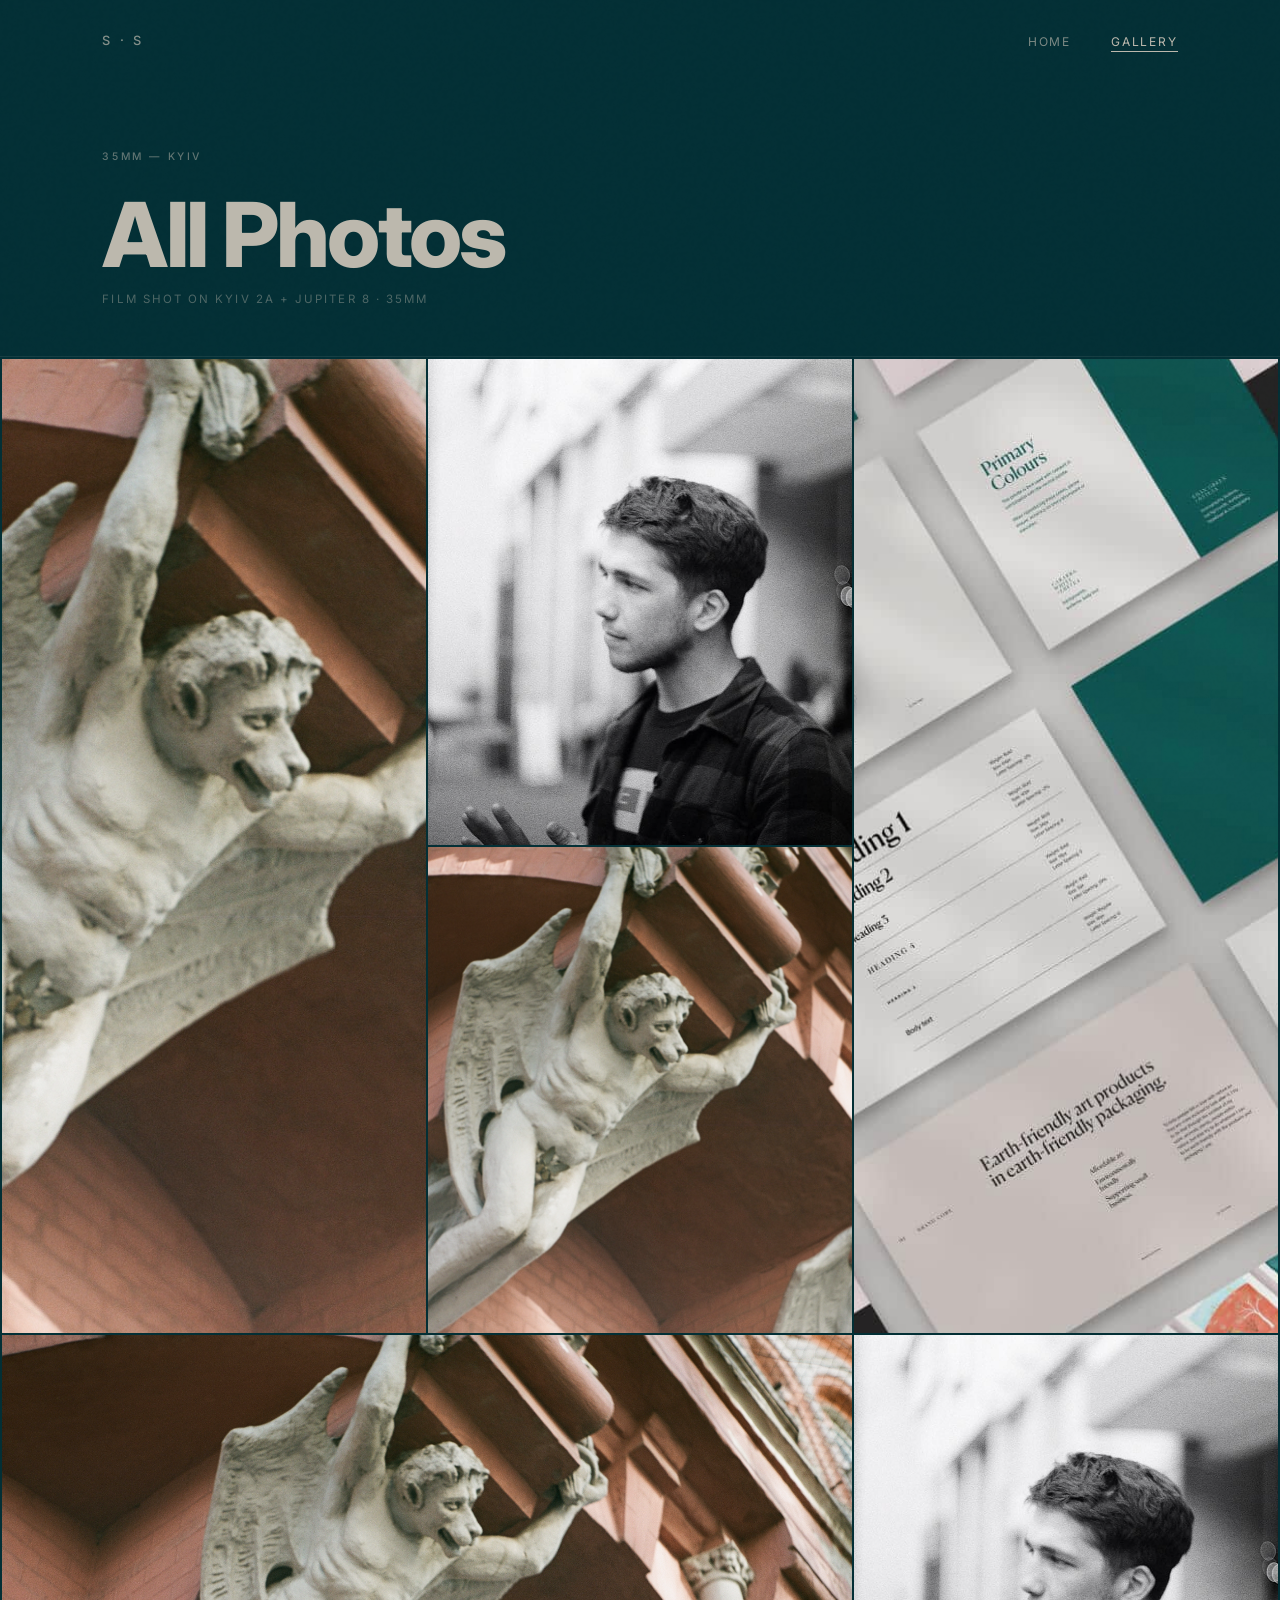
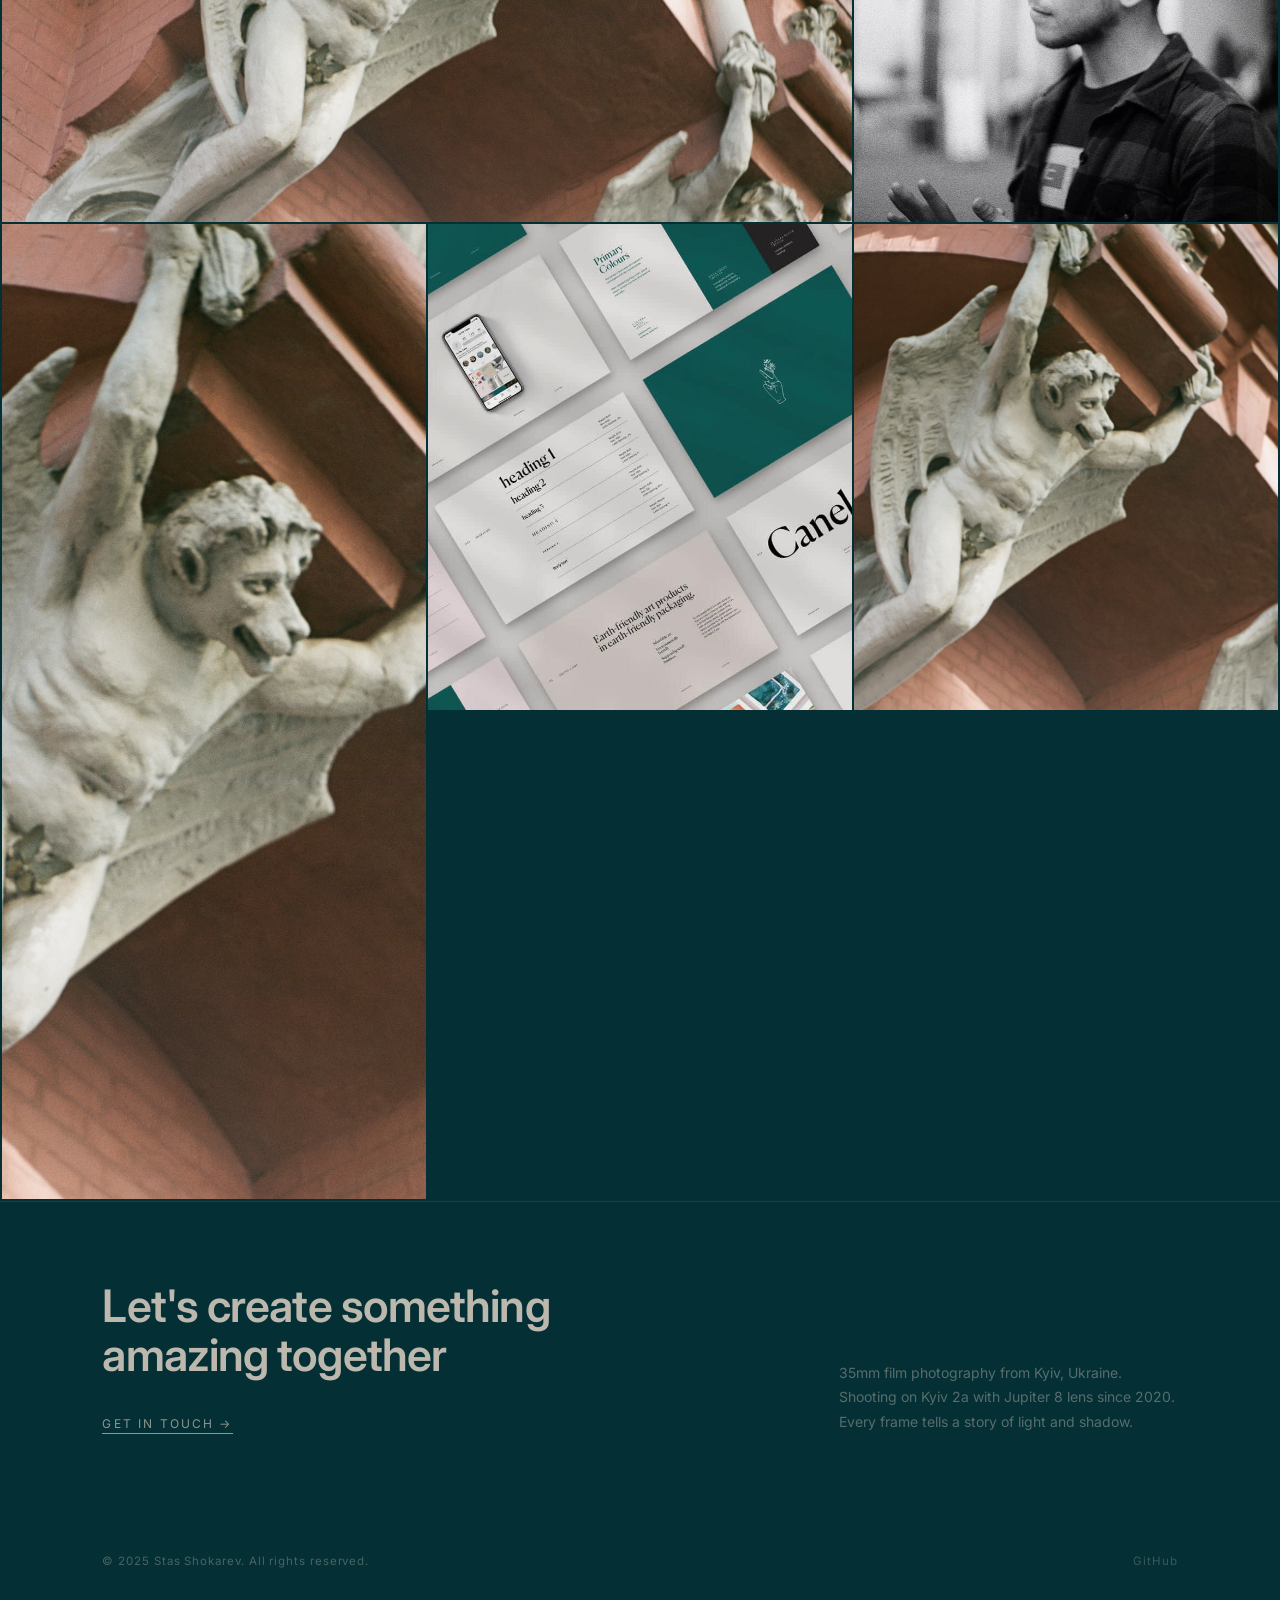
==== gallery.html @ 84e908e8 "changed 3d model" ====
<!doctype html>
<html lang="en">
  <head>
    <meta charset="UTF-8" />
    <meta name="viewport" content="width=device-width, initial-scale=1.0" />
    <link rel="preconnect" href="https://fonts.googleapis.com" />
    <link rel="preconnect" href="https://fonts.gstatic.com" crossorigin />
    <link
      href="https://fonts.googleapis.com/css2?family=Inter:wght@300;400;500;600;700;800;900&display=swap"
      rel="stylesheet"
    />
    <link rel="stylesheet" href="style.css" />
    <link rel="stylesheet" href="gallery.css" />
    <title>Gallery — Stas Shokarev</title>
  </head>
  <body class="gallery-page">

    <header>
      <nav class="nav-container">
        <a href="index.html" class="nav-logo">S · S</a>
        <ul class="nav-list">
          <li><a href="index.html">Home</a></li>
          <li><a href="gallery.html" class="nav-active">Gallery</a></li>
        </ul>
      </nav>
    </header>

    <main class="gallery-main">

      <div class="gallery-header">
        <span class="section-label">35mm — Kyiv</span>
        <h1 class="gallery-title">All Photos</h1>
        <p class="gallery-sub">Film shot on Kyiv 2a + Jupiter 8 · 35mm</p>
      </div>

      <div class="photo-grid">

        <a href="photo.html" class="grid-item grid-item--tall">
          <div class="grid-item__img-wrap">
            <img src="image-placeholder.jpg" alt="Kyiv, 2024" loading="lazy" />
          </div>
          <div class="grid-item__overlay">
            <span class="grid-item__location">Kyiv, 2024</span>
            <span class="grid-item__num">01</span>
          </div>
        </a>

        <a href="photo.html" class="grid-item">
          <div class="grid-item__img-wrap">
            <img src="1.jpg" alt="Kyiv, 2023" loading="lazy" />
          </div>
          <div class="grid-item__overlay">
            <span class="grid-item__location">Kyiv, 2023</span>
            <span class="grid-item__num">02</span>
          </div>
        </a>

        <a href="photo.html" class="grid-item grid-item--tall">
          <div class="grid-item__img-wrap">
            <img src="To-The-Trees-branding-1.jpg" alt="Kyiv, 2023" loading="lazy" />
          </div>
          <div class="grid-item__overlay">
            <span class="grid-item__location">Kyiv, 2023</span>
            <span class="grid-item__num">03</span>
          </div>
        </a>

        <a href="photo.html" class="grid-item">
          <div class="grid-item__img-wrap">
            <img src="image-placeholder.jpg" alt="Kyiv, 2024" loading="lazy" />
          </div>
          <div class="grid-item__overlay">
            <span class="grid-item__location">Kyiv, 2024</span>
            <span class="grid-item__num">04</span>
          </div>
        </a>

        <a href="photo.html" class="grid-item grid-item--wide">
          <div class="grid-item__img-wrap">
            <img src="image-placeholder.jpg" alt="Kyiv, 2022" loading="lazy" />
          </div>
          <div class="grid-item__overlay">
            <span class="grid-item__location">Kyiv, 2022</span>
            <span class="grid-item__num">05</span>
          </div>
        </a>

        <a href="photo.html" class="grid-item">
          <div class="grid-item__img-wrap">
            <img src="1.jpg" alt="Kyiv, 2024" loading="lazy" />
          </div>
          <div class="grid-item__overlay">
            <span class="grid-item__location">Kyiv, 2024</span>
            <span class="grid-item__num">06</span>
          </div>
        </a>

        <a href="photo.html" class="grid-item grid-item--tall">
          <div class="grid-item__img-wrap">
            <img src="image-placeholder.jpg" alt="Kyiv, 2021" loading="lazy" />
          </div>
          <div class="grid-item__overlay">
            <span class="grid-item__location">Kyiv, 2021</span>
            <span class="grid-item__num">07</span>
          </div>
        </a>

        <a href="photo.html" class="grid-item">
          <div class="grid-item__img-wrap">
            <img src="To-The-Trees-branding-1.jpg" alt="Kyiv, 2022" loading="lazy" />
          </div>
          <div class="grid-item__overlay">
            <span class="grid-item__location">Kyiv, 2022</span>
            <span class="grid-item__num">08</span>
          </div>
        </a>

        <a href="photo.html" class="grid-item">
          <div class="grid-item__img-wrap">
            <img src="image-placeholder.jpg" alt="Kyiv, 2020" loading="lazy" />
          </div>
          <div class="grid-item__overlay">
            <span class="grid-item__location">Kyiv, 2020</span>
            <span class="grid-item__num">09</span>
          </div>
        </a>

      </div>
    </main>

    <footer data-textcolor="#bcb8ad" data-bgcolor="#032f35" class="footer">
      <div class="footer__wrapper">
        <div class="footer__column footer__column--primary">
          <h3 class="footer__title">
            Let's create something<br />amazing together
          </h3>
          <a href="mailto:kievonfire@gmail.com" class="footer__cta">Get in touch →</a>
        </div>
        <div class="footer__column footer__column--secondary">
          <p class="footer__text">
            35mm film photography from Kyiv, Ukraine. Shooting on Kyiv 2a with
            Jupiter 8 lens since 2020. Every frame tells a story of light and shadow.
          </p>
        </div>
        <div class="footer__copyright">
          <span>© 2025 Stas Shokarev. All rights reserved.</span>
          <a href="https://github.com/microna">GitHub</a>
        </div>
      </div>
    </footer>

  </body>
</html>
---- style.css ----
/* ── Variables ── */
:root {
  --font-display: 'Inter', sans-serif;
  --font-body: 'Inter', sans-serif;
  --text-color: #bcb8ad;
  --bg-color: #032f35;
  --ease: cubic-bezier(0.25, 0.46, 0.45, 0.94);
}

/* ── Locomotive Scroll ── */
html.has-scroll-smooth { overflow: hidden; }
html.has-scroll-dragging { user-select: none; }
.has-scroll-smooth body { overflow: hidden; }

/* ── Reset ── */
*, *::before, *::after {
  box-sizing: border-box;
  margin: 0;
  padding: 0;
}

html {
  overscroll-behavior: none;
}

body {
  font-family: var(--font-body);
  color: var(--text-color);
  background: var(--bg-color);
  transition: background-color 0.6s var(--ease), color 0.6s var(--ease);
  overflow-x: hidden;
  max-width: 100%;
  overscroll-behavior: none;
}

a {
  text-decoration: none;
  color: inherit;
}

ul { list-style: none; }

/* Film grain */
body::after {
  content: '';
  position: fixed;
  inset: 0;
  background-image: url("data:image/svg+xml,%3Csvg viewBox='0 0 200 200' xmlns='http://www.w3.org/2000/svg'%3E%3Cfilter id='n'%3E%3CfeTurbulence type='fractalNoise' baseFrequency='0.85' numOctaves='4' stitchTiles='stitch'/%3E%3C/filter%3E%3Crect width='100%25' height='100%25' filter='url(%23n)' opacity='0.06'/%3E%3C/svg%3E");
  pointer-events: none;
  z-index: 9999;
  opacity: 0.18;
  mix-blend-mode: overlay;
}

/* ── Shared label ── */
.section-label {
  display: block;
  font-size: 0.65rem;
  font-weight: 500;
  letter-spacing: 0.25em;
  text-transform: uppercase;
  opacity: 0.5;
  margin-bottom: 1.25rem;
}

/* ── Nav ── */
header {
  position: fixed;
  top: 0;
  left: 0;
  width: 100%;
  z-index: 100;
}

.nav-container {
  display: flex;
  align-items: center;
  justify-content: space-between;
  padding: 28px 8vw;
  height: 80px;
}

.nav-logo {
  font-family: var(--font-body);
  font-size: 0.8rem;
  font-weight: 500;
  letter-spacing: 0.25em;
  text-transform: uppercase;
  opacity: 0.7;
  transition: opacity 0.3s ease;
}

.nav-logo:hover { opacity: 1; }

.nav-list {
  display: flex;
  gap: 2.5rem;
  align-items: center;
}

.nav-list a {
  font-size: 0.75rem;
  font-weight: 400;
  letter-spacing: 0.15em;
  text-transform: uppercase;
  opacity: 0.65;
  transition: opacity 0.3s ease;
  position: relative;
}

.nav-list a::after {
  content: '';
  position: absolute;
  bottom: -3px;
  left: 0;
  width: 0;
  height: 1px;
  background: currentColor;
  transition: width 0.35s var(--ease);
}

.nav-list a:hover { opacity: 1; }
.nav-list a:hover::after { width: 100%; }

/* ── Hero ── */
.hero {
  min-height: 100vh;
  width: 100%;
  position: relative;
  overflow: hidden;
}

.hero__inner {
  position: relative;
  height: 100vh;
}

h1 {
  font-family: var(--font-display);
  font-size: clamp(4.5rem, 10.5vw, 12rem);
  font-weight: 300;
  line-height: 0.9;
  letter-spacing: -0.01em;
  position: absolute;
  top: 15vh;
  left: 8vw;
  z-index: 4;
}

h1 span {
  display: block;
}

h1 span:first-child {
  font-weight: 900;
  letter-spacing: -0.03em;
}

h1 span:nth-child(2) {
  font-weight: 300;
  letter-spacing: -0.02em;
}

h1 span:last-child {
  font-weight: 400;
  font-size: 0.38em;
  letter-spacing: 0.18em;
  text-transform: uppercase;
  margin-top: 0.6em;
  opacity: 0.5;
}

.hero-scroll-hint {
  position: absolute;
  bottom: 9vh;
  left: 8vw;
  display: flex;
  flex-direction: column;
  align-items: center;
  gap: 10px;
  opacity: 0.4;
}

.hero-scroll-hint span {
  font-size: 0.6rem;
  letter-spacing: 0.22em;
  text-transform: uppercase;
  writing-mode: vertical-rl;
}

.hero-scroll-hint::after {
  content: '';
  width: 1px;
  height: 55px;
  background: currentColor;
  animation: scrollLine 1.8s var(--ease) infinite;
}

@keyframes scrollLine {
  0%   { transform: scaleY(0); transform-origin: top; }
  49%  { transform: scaleY(1); transform-origin: top; }
  51%  { transform: scaleY(1); transform-origin: bottom; }
  100% { transform: scaleY(0); transform-origin: bottom; }
}

.year-badge {
  position: absolute;
  top: 18vh;
  right: 8vw;
  font-size: 0.65rem;
  letter-spacing: 0.25em;
  text-transform: uppercase;
  opacity: 0.35;
  writing-mode: vertical-rl;
}

.text-pin {
  position: absolute;
  bottom: 8vh;
  right: 8vw;
  width: 200px;
  display: flex;
  flex-direction: column;
  gap: 1.75rem;
}

.text-pin p {
  font-size: 0.75rem;
  letter-spacing: 0.1em;
  text-transform: uppercase;
  line-height: 1.8;
  opacity: 0.6;
}

/* ── Button ── */
.primary-button {
  display: inline-flex;
  align-items: center;
  justify-content: center;
  padding: 0.85rem 1.6rem;
  font-family: var(--font-body);
  font-size: 0.72rem;
  font-weight: 500;
  letter-spacing: 0.18em;
  text-transform: uppercase;
  border: 1px solid currentColor;
  border-radius: 2px;
  cursor: pointer;
  transition: background 0.3s var(--ease), color 0.3s var(--ease);
  background: transparent;
  color: inherit;
}

.primary-button:hover {
  background: currentColor;
  color: var(--bg-color);
}

/* ── Horizontal Scroll ── */
.horizontal-scroll {
  height: 100vh;
  overflow: hidden;
  display: flex;
  position: relative;
}

.pin-wrap {
  height: 100vh;
  display: flex;
  align-items: center;
  padding: 0 6vw;
  gap: 5vw;
}

.pin-wrap__intro {
  min-width: 32vw;
  padding: 0 4vw;
  flex-shrink: 0;
}

.pin-wrap__intro h2 {
  max-width: none;
}

.photo-item {
  flex-shrink: 0;
  display: flex;
  flex-direction: column;
  gap: 0.9rem;
  cursor: pointer;
}

.photo-item:nth-child(even) { margin-top: 8vh; }
.photo-item:nth-child(odd)  { margin-top: -6vh; }

.photo-item img {
  height: 68vh;
  width: auto;
  object-fit: cover;
  display: block;
  transition: transform 0.5s var(--ease), filter 0.4s ease;
  filter: grayscale(10%);
}

.photo-item:hover img {
  transform: scale(1.015);
  filter: grayscale(0%);
}

.photo-item-meta {
  display: flex;
  align-items: center;
  justify-content: space-between;
}

.photo-item h4 {
  font-size: 0.68rem;
  font-weight: 400;
  letter-spacing: 0.15em;
  text-transform: uppercase;
  opacity: 0.6;
}

.photo-item-num {
  font-size: 0.75rem;
  font-weight: 300;
  letter-spacing: 0.1em;
  opacity: 0.35;
}

/* ── About ── */
.about {
  padding: 130px 8vw;
  min-height: 100vh;
  display: flex;
  flex-direction: column;
  justify-content: center;
  gap: 4rem;
  max-width: 100%;
}

.about__header h6 {
  font-size: 0.68rem;
  font-weight: 500;
  text-transform: uppercase;
  letter-spacing: 0.25em;
  opacity: 0.55;
  display: flex;
  align-items: center;
  gap: 1rem;
}

.about__header h6::before {
  content: '';
  display: inline-block;
  width: 28px;
  height: 1px;
  background: currentColor;
  flex-shrink: 0;
}

.about__body {
  display: grid;
  grid-template-columns: 1fr 1fr;
  gap: 8vw;
  align-items: start;
}

.about__content h3 {
  font-family: var(--font-display);
  font-size: clamp(2rem, 4vw, 4.5rem);
  font-weight: 600;
  line-height: 1.08;
  letter-spacing: -0.02em;
}

.about__text {
  display: flex;
  flex-direction: column;
  gap: 1.5rem;
  padding-top: 0.5rem;
}

.about__text p {
  font-size: 1rem;
  line-height: 1.8;
  opacity: 0.75;
  font-weight: 300;
}

/* ── Camera ── */
.camera {
  min-height: 100vh;
  width: 100%;
  display: flex;
  align-items: center;
  justify-content: center;
  overflow: hidden;
  position: relative;
}

/* giant decorative year behind the model */
.camera-bg-year {
  position: absolute;
  right: -2vw;
  bottom: -4vh;
  font-family: var(--font-display);
  font-size: clamp(10rem, 22vw, 26rem);
  font-weight: 900;
  letter-spacing: -0.06em;
  color: rgba(188, 184, 173, 0.04);
  pointer-events: none;
  user-select: none;
  line-height: 1;
  white-space: nowrap;
}

.camera-wrapper {
  display: flex;
  flex-direction: column;
  align-items: center;
  width: 100%;
  max-width: 1400px;
  margin: 0 auto;
  padding: 60px 8vw;
  gap: 50px;
  position: relative;
  z-index: 1;
}

.camera-text {
  display: flex;
  flex-direction: column;
  align-items: center;
  text-align: center;
}

.camera-wrapper h2 {
  max-width: 420px;
  text-align: center;
  font-weight: 600;
  letter-spacing: -0.02em;
}

/* Specs table */
.camera-specs {
  margin-top: 2.5rem;
  width: 100%;
  border-top: 1px solid rgba(188, 184, 173, 0.12);
}

.camera-specs__item {
  display: flex;
  justify-content: space-between;
  align-items: center;
  padding: 0.7rem 0;
  border-bottom: 1px solid rgba(188, 184, 173, 0.08);
}

.camera-specs__item dt {
  font-size: 0.62rem;
  font-weight: 500;
  letter-spacing: 0.22em;
  text-transform: uppercase;
  opacity: 0.38;
}

.camera-specs__item dd {
  font-size: 0.72rem;
  font-weight: 400;
  letter-spacing: 0.12em;
  text-transform: uppercase;
  opacity: 0.8;
}

/* 3D model frame with viewfinder corners via CSS gradients */
.model-frame {
  position: relative;
  width: 100%;
  padding: 16px;
  background:
    linear-gradient(rgba(188,184,173,0.3), rgba(188,184,173,0.3)) top    left  / 24px 1px,
    linear-gradient(rgba(188,184,173,0.3), rgba(188,184,173,0.3)) top    left  / 1px 24px,
    linear-gradient(rgba(188,184,173,0.3), rgba(188,184,173,0.3)) top    right / 24px 1px,
    linear-gradient(rgba(188,184,173,0.3), rgba(188,184,173,0.3)) top    right / 1px 24px,
    linear-gradient(rgba(188,184,173,0.3), rgba(188,184,173,0.3)) bottom left  / 24px 1px,
    linear-gradient(rgba(188,184,173,0.3), rgba(188,184,173,0.3)) bottom left  / 1px 24px,
    linear-gradient(rgba(188,184,173,0.3), rgba(188,184,173,0.3)) bottom right / 24px 1px,
    linear-gradient(rgba(188,184,173,0.3), rgba(188,184,173,0.3)) bottom right / 1px 24px;
  background-repeat: no-repeat;
}

.model-frame__corners { display: none; }

#container3D {
  background-color: transparent;
  width: 100% !important;
  height: 62vh !important;
  min-height: 380px;
  position: relative;
}

#container3D canvas {
  width: 100% !important;
  height: 100% !important;
  display: block;
}

@media (min-width: 768px) {
  #container3D { height: 78vh !important; }

  .camera-wrapper {
    flex-direction: row;
    justify-content: space-between;
    gap: 60px;
    align-items: center;
  }

  .camera-text {
    flex-basis: 38%;
    align-items: flex-start;
    text-align: left;
  }

  .camera-wrapper h2 {
    text-align: left;
  }

  .model-frame { flex-basis: 55%; }
}

/* ── Featured ── */
.featured {
  min-height: 100vh;
  width: 100%;
  display: grid;
  grid-template-columns: 1fr 1fr;
  overflow: hidden;
}

.featured__text {
  display: flex;
  flex-direction: column;
  justify-content: center;
  padding: 8vw;
  gap: 2rem;
}

.featured__image {
  overflow: hidden;
}

.featured img {
  width: 100%;
  height: 100%;
  object-fit: cover;
  display: block;
  transition: transform 0.8s var(--ease);
}

.featured__image:hover img {
  transform: scale(1.03);
}

/* ── Typography ── */
h2 {
  font-family: var(--font-display);
  font-size: clamp(1.8rem, 3vw, 3.2rem);
  font-weight: 600;
  line-height: 1.1;
  letter-spacing: -0.02em;
  max-width: 400px;
}

.featured__text h2 {
  max-width: none;
  font-size: clamp(2rem, 4vw, 4rem);
}

.featured__text p {
  font-size: 0.9rem;
  line-height: 1.75;
  opacity: 0.7;
  letter-spacing: 0.02em;
  max-width: 400px;
}

/* ── Support ── */
.support {
  min-height: 80vh;
  display: flex;
  align-items: center;
  justify-content: center;
  padding: 100px 8vw;
}

.support__inner {
  display: flex;
  flex-direction: column;
  align-items: center;
  text-align: center;
  max-width: 640px;
  gap: 1.5rem;
}

.support__heading {
  font-size: clamp(2rem, 4vw, 4rem);
  font-weight: 600;
  line-height: 1.1;
  letter-spacing: -0.02em;
  max-width: none;
}

.support__sub {
  font-size: 1rem;
  line-height: 1.75;
  opacity: 0.65;
  font-weight: 300;
  max-width: 480px;
}

.support__btn {
  display: inline-flex;
  align-items: center;
  gap: 0.6rem;
  margin-top: 0.5rem;
  padding: 1rem 2rem;
  background: #FFDD00;
  color: #1c0f00;
  font-family: var(--font-body);
  font-size: 0.9rem;
  font-weight: 600;
  letter-spacing: 0.04em;
  border-radius: 4px;
  transition: transform 0.25s var(--ease), box-shadow 0.25s var(--ease);
}

.support__btn:hover {
  transform: translateY(-3px);
  box-shadow: 0 12px 32px rgba(255, 221, 0, 0.25);
}

.support__note {
  font-size: 0.7rem;
  letter-spacing: 0.18em;
  text-transform: uppercase;
  opacity: 0.35;
}

/* ── Footer ── */
.footer {
  padding: 80px 0 50px;
  background: #032f35;
  border-top: 1px solid rgba(188, 184, 173, 0.12);
}

.footer__wrapper {
  margin: auto;
  width: 84%;
  display: flex;
  flex-wrap: wrap;
  gap: 60px;
}

.footer__column--primary {
  flex: 2;
  min-width: 280px;
}

.footer__column--secondary {
  flex: 1;
  min-width: 240px;
  align-self: flex-end;
}

.footer__title {
  font-family: var(--font-display);
  font-size: clamp(2rem, 3.5vw, 3.5rem);
  font-weight: 600;
  line-height: 1.1;
  margin-bottom: 2rem;
  letter-spacing: -0.02em;
}

.footer__cta {
  display: inline-flex;
  align-items: center;
  gap: 0.5rem;
  font-size: 0.75rem;
  letter-spacing: 0.18em;
  text-transform: uppercase;
  opacity: 0.75;
  transition: opacity 0.3s ease, gap 0.35s var(--ease);
  border-bottom: 1px solid currentColor;
  padding-bottom: 2px;
}

.footer__cta:hover {
  opacity: 1;
  gap: 1rem;
}

.footer__text {
  font-size: 0.875rem;
  line-height: 1.75;
  opacity: 0.45;
}

.footer__social {
  display: flex;
  gap: 1.5rem;
  margin-top: 2.5rem;
}

.footer__social-link {
  display: inline-flex;
  transition: transform 0.3s ease, opacity 0.3s ease;
  opacity: 0.55;
}

.footer__social-link:hover {
  transform: translateY(-3px);
  opacity: 1;
}

.footer__social-icon {
  width: 20px;
  height: 20px;
  fill: currentColor;
}

.footer__copyright {
  width: 100%;
  margin-top: 60px;
  font-size: 0.72rem;
  letter-spacing: 0.08em;
  opacity: 0.38;
  display: flex;
  justify-content: space-between;
  align-items: center;
}

.footer__copyright a {
  opacity: 0.8;
  transition: opacity 0.3s;
}

.footer__copyright a:hover { opacity: 1; }

/* ── Tablet (up to 1024px) ── */
@media (max-width: 1024px) {
  .about__body {
    gap: 5vw;
  }

  .pin-wrap__intro {
    min-width: 38vw;
  }
}

/* ── Mobile (up to 767px) ── */
@media (max-width: 767px) {

  /* Nav */
  .nav-container {
    padding: 18px 5vw;
    height: 60px;
  }

  .nav-list {
    gap: 1.2rem;
  }

  .nav-list a {
    font-size: 0.68rem;
  }

  /* Hero */
  h1 {
    font-size: 17vw;
    line-height: 0.92;
    top: 12vh;
    left: 5vw;
  }

  .year-badge {
    display: none;
  }

  .hero-scroll-hint {
    left: 5vw;
    bottom: 7vh;
  }

  .text-pin {
    right: 5vw;
    bottom: 7vh;
    width: 160px;
    gap: 1.2rem;
  }

  .text-pin p {
    font-size: 0.65rem;
  }

  /* Horizontal scroll → vertical gallery on mobile */
  .horizontal-scroll {
    height: auto;
    overflow: visible;
    display: block;
  }

  .pin-wrap {
    height: auto;
    flex-direction: column;
    align-items: stretch;
    padding: 70px 5vw 50px;
    gap: 1.5rem;
  }

  .pin-wrap__intro {
    min-width: 100%;
    padding: 0;
    margin-bottom: 0.5rem;
  }

  .photo-item {
    margin-top: 0 !important;
  }

  .photo-item img {
    height: 65vw;
    width: 100%;
    object-fit: cover;
  }

  /* About */
  .about {
    padding: 80px 5vw 60px;
    gap: 2.5rem;
    min-height: auto;
  }

  .about__body {
    grid-template-columns: 1fr;
    gap: 2rem;
  }

  .about__content h3 {
    font-size: clamp(1.6rem, 6.5vw, 2.4rem);
  }

  /* Camera */
  #container3D {
    height: 50vh !important;
    min-height: 280px;
  }

  .camera-wrapper {
    padding: 50px 5vw;
    gap: 30px;
  }

  /* Featured */
  .featured {
    grid-template-columns: 1fr;
    min-height: auto;
  }

  .featured__text {
    padding: 60px 5vw 40px;
    gap: 1.5rem;
    order: 1;
  }

  .featured__image {
    height: 60vw;
    order: 2;
  }

  .featured__text h2 {
    font-size: clamp(1.6rem, 6.5vw, 2.4rem);
  }

  /* Support */
  .support {
    padding: 70px 5vw;
    min-height: auto;
  }

  .support__heading {
    font-size: clamp(1.6rem, 6.5vw, 2.4rem);
  }

  .support__btn {
    width: 100%;
    justify-content: center;
    padding: 1rem 1.5rem;
  }

  /* Footer */
  .footer {
    padding: 60px 0 40px;
  }

  .footer__wrapper {
    flex-direction: column;
    gap: 36px;
    width: 90%;
  }

  .footer__title {
    font-size: clamp(1.6rem, 6.5vw, 2.4rem);
  }

  .footer__copyright {
    flex-direction: column;
    gap: 0.4rem;
    align-items: flex-start;
    margin-top: 36px;
  }
}
---- gallery.css ----
/* ── Gallery page ── */
.gallery-page {
  background: #032f35;
  color: #bcb8ad;
  min-height: 100vh;
}

.gallery-main {
  padding-top: 80px; /* nav */
}

/* ── Header ── */
.gallery-header {
  padding: 70px 8vw 50px;
  display: flex;
  flex-direction: column;
  gap: 0.75rem;
  border-bottom: 1px solid rgba(188, 184, 173, 0.1);
}

.gallery-title {
  font-family: 'Inter', sans-serif;
  font-size: clamp(3rem, 7vw, 7rem);
  font-weight: 800;
  line-height: 0.9;
  letter-spacing: -0.03em;
  /* override global h1 positioning */
  position: static;
  top: auto;
  left: auto;
}

.gallery-sub {
  font-size: 0.72rem;
  letter-spacing: 0.18em;
  text-transform: uppercase;
  opacity: 0.4;
  margin-top: 0.25rem;
}

/* ── Active nav link ── */
.nav-active {
  opacity: 1 !important;
}
.nav-active::after {
  width: 100% !important;
}

/* ── Grid ── */
.photo-grid {
  display: grid;
  grid-template-columns: repeat(3, 1fr);
  grid-auto-rows: 38vw;
  gap: 2px;
  padding: 2px;
}

.grid-item {
  position: relative;
  overflow: hidden;
  display: block;
  cursor: pointer;
  background: #021f24;
}

.grid-item--tall {
  grid-row: span 2;
}

.grid-item--wide {
  grid-column: span 2;
}

/* Image */
.grid-item__img-wrap {
  width: 100%;
  height: 100%;
  overflow: hidden;
}

.grid-item__img-wrap img {
  width: 100%;
  height: 100%;
  object-fit: cover;
  display: block;
  filter: grayscale(15%);
  transform: scale(1.03);
  transition:
    transform 0.7s cubic-bezier(0.25, 0.46, 0.45, 0.94),
    filter 0.5s ease;
}

.grid-item:hover .grid-item__img-wrap img {
  transform: scale(1);
  filter: grayscale(0%);
}

/* Overlay */
.grid-item__overlay {
  position: absolute;
  inset: 0;
  background: linear-gradient(to top, rgba(2, 18, 20, 0.75) 0%, transparent 45%);
  display: flex;
  align-items: flex-end;
  justify-content: space-between;
  padding: 1.5rem 1.75rem;
  opacity: 0;
  transition: opacity 0.4s ease;
}

.grid-item:hover .grid-item__overlay {
  opacity: 1;
}

.grid-item__location {
  font-size: 0.7rem;
  font-weight: 500;
  letter-spacing: 0.18em;
  text-transform: uppercase;
  color: #e8e2d9;
}

.grid-item__num {
  font-size: 0.65rem;
  font-weight: 300;
  letter-spacing: 0.12em;
  color: #e8e2d9;
  opacity: 0.5;
}

/* ── Tablet ── */
@media (max-width: 900px) {
  .photo-grid {
    grid-template-columns: repeat(2, 1fr);
    grid-auto-rows: 52vw;
  }

  .grid-item--wide {
    grid-column: span 2;
  }
}

/* ── Mobile ── */
@media (max-width: 540px) {
  .gallery-header {
    padding: 50px 5vw 35px;
  }

  .photo-grid {
    grid-template-columns: 1fr 1fr;
    grid-auto-rows: 48vw;
    gap: 2px;
  }

  /* reset all spans on small screens for a clean 2-col flow */
  .grid-item--tall,
  .grid-item--wide {
    grid-row: span 1;
    grid-column: span 1;
  }

  .grid-item__overlay {
    opacity: 1;
    background: linear-gradient(to top, rgba(2, 18, 20, 0.6) 0%, transparent 60%);
  }
}
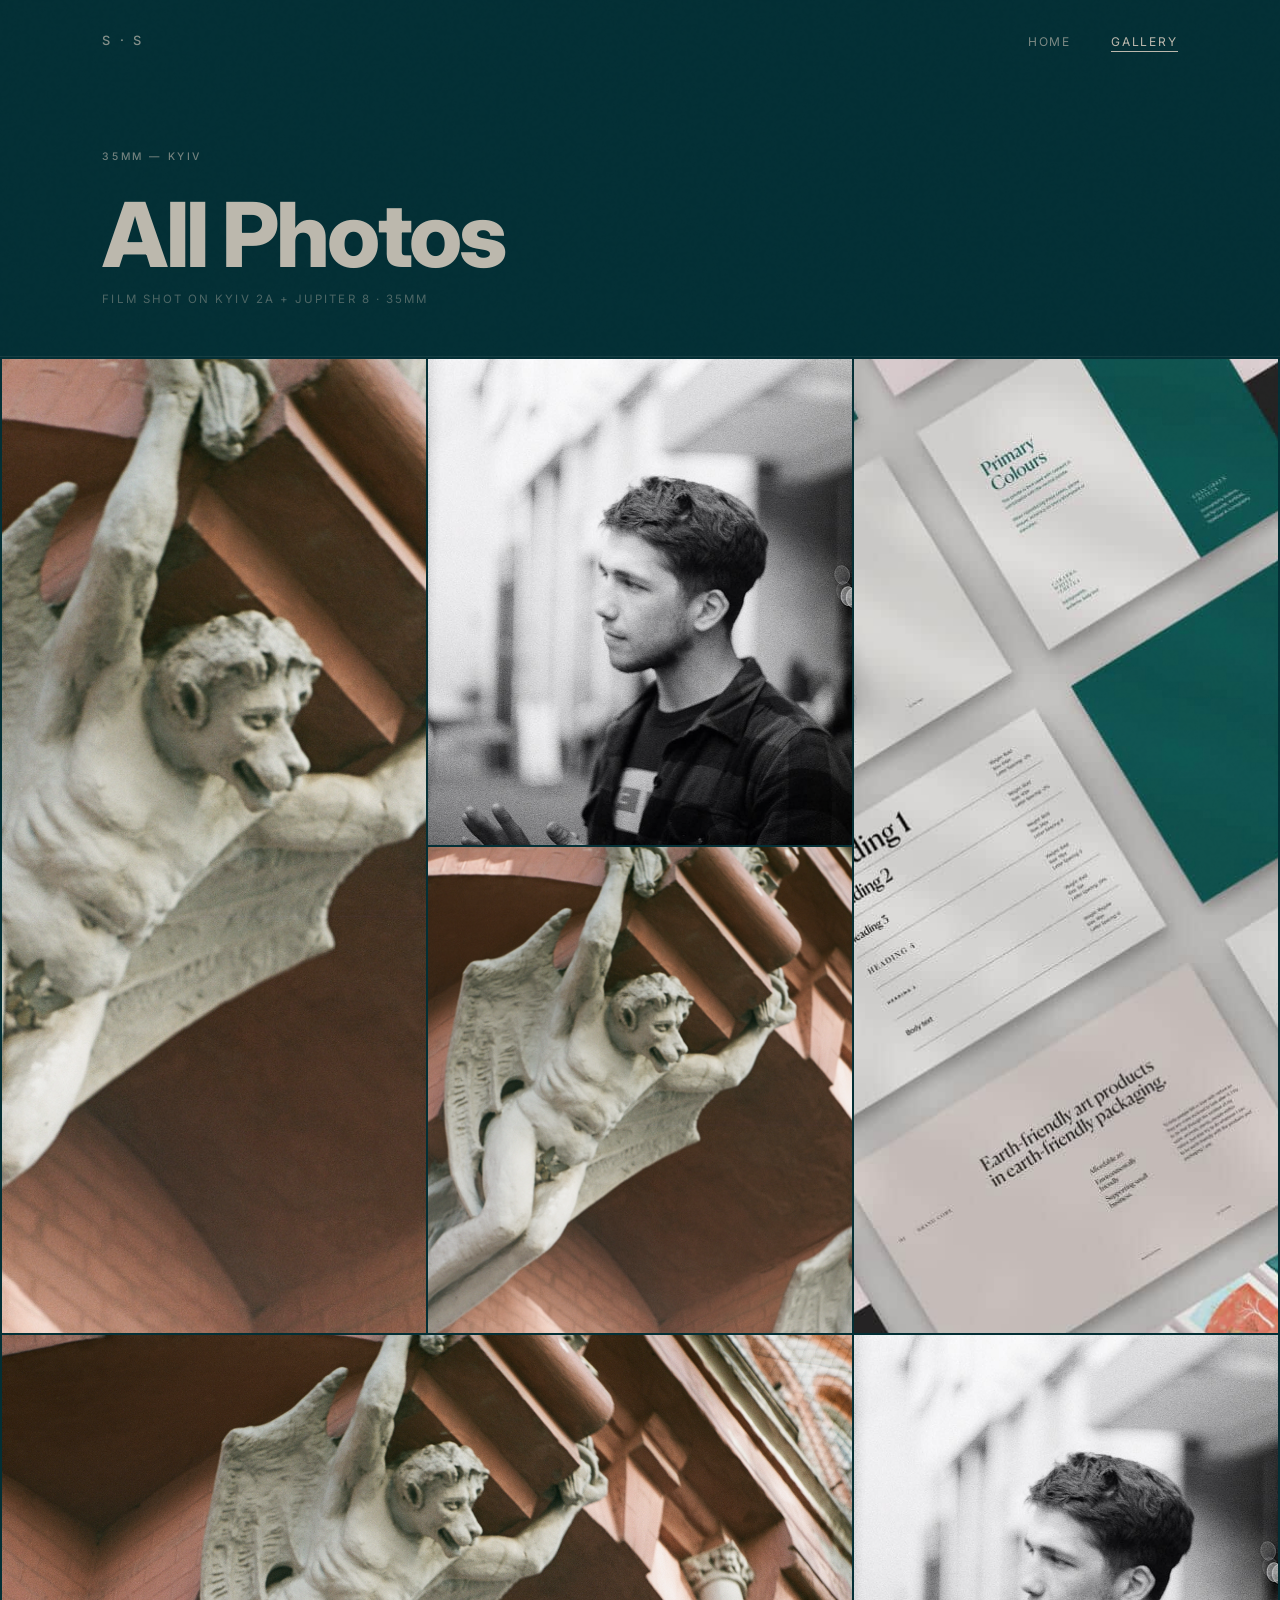
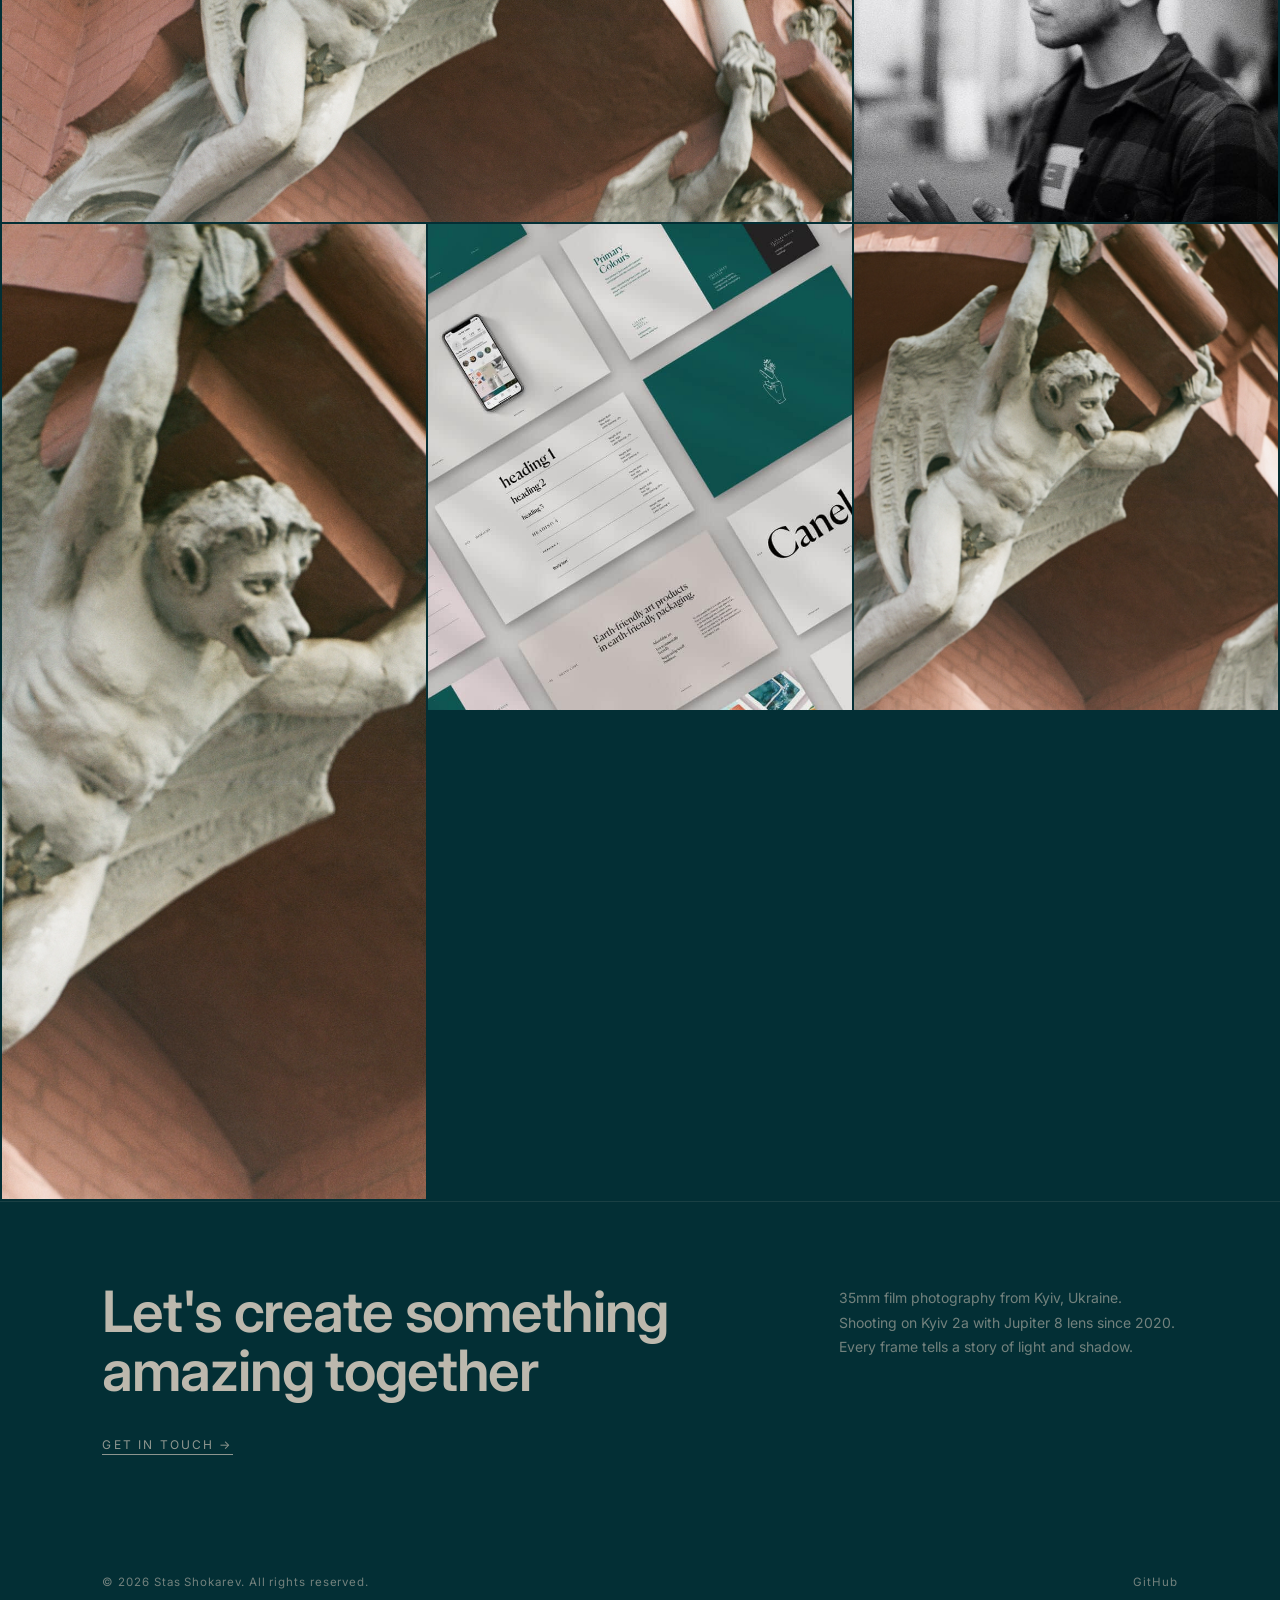
==== commit 11358851: "changed latout 2" ====
--- a/gallery.html
+++ b/gallery.html
@@ -143,11 +143,16 @@
           </p>
         </div>
         <div class="footer__copyright">
-          <span>© 2025 Stas Shokarev. All rights reserved.</span>
+          <span>© <span data-current-year>2025</span> Stas Shokarev. All rights reserved.</span>
           <a href="https://github.com/microna">GitHub</a>
         </div>
       </div>
     </footer>
+    <script>
+      document.querySelectorAll("[data-current-year]").forEach((el) => {
+        el.textContent = new Date().getFullYear();
+      });
+    </script>
 
   </body>
 </html>
--- a/style.css
+++ b/style.css
@@ -5,6 +5,22 @@
   --text-color: #bcb8ad;
   --bg-color: #032f35;
   --ease: cubic-bezier(0.25, 0.46, 0.45, 0.94);
+
+  /* Grid — every section's content sits between the two gutters */
+  --gutter: 8vw;
+
+  /* Type scale */
+  --fs-display: clamp(4.5rem, 10.5vw, 12rem);
+  --fs-h2: clamp(2.25rem, 1rem + 3.2vw, 4rem);
+  --fs-eyebrow: 0.65rem;
+  --ls-eyebrow: 0.25em;
+
+  /* Minimum opacity for any readable text */
+  --text-muted: 0.6;
+
+  /* Button */
+  --btn-height: 43px;
+  --btn-font-size: 0.72rem;
 }
 
 /* ── Locomotive Scroll ── */
@@ -52,14 +68,23 @@
   mix-blend-mode: overlay;
 }
 
-/* ── Shared label ── */
+/* ── Typography ── */
+h2 {
+  font-family: var(--font-display);
+  font-size: var(--fs-h2);
+  font-weight: 600;
+  line-height: 1.05;
+  letter-spacing: -0.02em;
+}
+
+/* Shared eyebrow label: "01 — Gallery" */
 .section-label {
   display: block;
-  font-size: 0.65rem;
+  font-size: var(--fs-eyebrow);
   font-weight: 500;
-  letter-spacing: 0.25em;
-  text-transform: uppercase;
-  opacity: 0.5;
+  letter-spacing: var(--ls-eyebrow);
+  text-transform: uppercase;
+  opacity: var(--text-muted);
   margin-bottom: 1.25rem;
 }
 
@@ -76,7 +101,7 @@
   display: flex;
   align-items: center;
   justify-content: space-between;
-  padding: 28px 8vw;
+  padding: 28px var(--gutter);
   height: 80px;
 }
 
@@ -137,13 +162,13 @@
 
 h1 {
   font-family: var(--font-display);
-  font-size: clamp(4.5rem, 10.5vw, 12rem);
+  font-size: var(--fs-display);
   font-weight: 300;
   line-height: 0.9;
   letter-spacing: -0.01em;
   position: absolute;
   top: 15vh;
-  left: 8vw;
+  left: var(--gutter);
   z-index: 4;
 }
 
@@ -167,22 +192,22 @@
   letter-spacing: 0.18em;
   text-transform: uppercase;
   margin-top: 0.6em;
-  opacity: 0.5;
+  opacity: var(--text-muted);
 }
 
 .hero-scroll-hint {
   position: absolute;
   bottom: 9vh;
-  left: 8vw;
+  left: var(--gutter);
   display: flex;
   flex-direction: column;
   align-items: center;
   gap: 10px;
-  opacity: 0.4;
+  opacity: var(--text-muted);
 }
 
 .hero-scroll-hint span {
-  font-size: 0.6rem;
+  font-size: var(--fs-eyebrow);
   letter-spacing: 0.22em;
   text-transform: uppercase;
   writing-mode: vertical-rl;
@@ -206,18 +231,18 @@
 .year-badge {
   position: absolute;
   top: 18vh;
-  right: 8vw;
-  font-size: 0.65rem;
-  letter-spacing: 0.25em;
-  text-transform: uppercase;
-  opacity: 0.35;
+  right: var(--gutter);
+  font-size: var(--fs-eyebrow);
+  letter-spacing: var(--ls-eyebrow);
+  text-transform: uppercase;
+  opacity: var(--text-muted);
   writing-mode: vertical-rl;
 }
 
 .text-pin {
   position: absolute;
   bottom: 8vh;
-  right: 8vw;
+  right: var(--gutter);
   width: 200px;
   display: flex;
   flex-direction: column;
@@ -229,7 +254,7 @@
   letter-spacing: 0.1em;
   text-transform: uppercase;
   line-height: 1.8;
-  opacity: 0.6;
+  opacity: var(--text-muted);
 }
 
 /* ── Button ── */
@@ -237,23 +262,46 @@
   display: inline-flex;
   align-items: center;
   justify-content: center;
-  padding: 0.85rem 1.6rem;
+  gap: 0.6rem;
+  width: fit-content;
+  height: var(--btn-height);
+  padding: 0 1.6rem;
   font-family: var(--font-body);
-  font-size: 0.72rem;
+  font-size: var(--btn-font-size);
   font-weight: 500;
   letter-spacing: 0.18em;
   text-transform: uppercase;
+  white-space: nowrap;
   border: 1px solid currentColor;
   border-radius: 2px;
   cursor: pointer;
-  transition: background 0.3s var(--ease), color 0.3s var(--ease);
+  transition: background-color 0.3s var(--ease), color 0.3s var(--ease),
+    border-color 0.3s var(--ease);
   background: transparent;
   color: inherit;
 }
 
+.primary-button svg {
+  width: 16px;
+  height: 16px;
+  flex-shrink: 0;
+}
+
+/* Hover: outline fills in, filled empties out */
 .primary-button:hover {
   background: currentColor;
   color: var(--bg-color);
+}
+
+.primary-button--filled {
+  background: var(--text-color);
+  border-color: var(--text-color);
+  color: var(--bg-color);
+}
+
+.primary-button--filled:hover {
+  background: transparent;
+  color: var(--text-color);
 }
 
 /* ── Horizontal Scroll ── */
@@ -268,18 +316,13 @@
   height: 100vh;
   display: flex;
   align-items: center;
-  padding: 0 6vw;
+  padding: 0 var(--gutter);
   gap: 5vw;
 }
 
 .pin-wrap__intro {
   min-width: 32vw;
-  padding: 0 4vw;
   flex-shrink: 0;
-}
-
-.pin-wrap__intro h2 {
-  max-width: none;
 }
 
 .photo-item {
@@ -318,19 +361,35 @@
   font-weight: 400;
   letter-spacing: 0.15em;
   text-transform: uppercase;
-  opacity: 0.6;
+  opacity: var(--text-muted);
 }
 
 .photo-item-num {
   font-size: 0.75rem;
   font-weight: 300;
   letter-spacing: 0.1em;
-  opacity: 0.35;
+  opacity: var(--text-muted);
+}
+
+/* Closing panel at the end of a strip: copy + call to action */
+.pin-wrap__outro {
+  flex-shrink: 0;
+  width: 24vw;
+  display: flex;
+  flex-direction: column;
+  gap: 2rem;
+}
+
+.pin-wrap__outro p {
+  font-size: 0.9rem;
+  line-height: 1.75;
+  opacity: 0.75;
+  letter-spacing: 0.02em;
 }
 
 /* ── About ── */
 .about {
-  padding: 130px 8vw;
+  padding: 130px var(--gutter);
   min-height: 100vh;
   display: flex;
   flex-direction: column;
@@ -339,24 +398,8 @@
   max-width: 100%;
 }
 
-.about__header h6 {
-  font-size: 0.68rem;
-  font-weight: 500;
-  text-transform: uppercase;
-  letter-spacing: 0.25em;
-  opacity: 0.55;
-  display: flex;
-  align-items: center;
-  gap: 1rem;
-}
-
-.about__header h6::before {
-  content: '';
-  display: inline-block;
-  width: 28px;
-  height: 1px;
-  background: currentColor;
-  flex-shrink: 0;
+.about__header .section-label {
+  margin-bottom: 0;
 }
 
 .about__body {
@@ -366,14 +409,6 @@
   align-items: start;
 }
 
-.about__content h3 {
-  font-family: var(--font-display);
-  font-size: clamp(2rem, 4vw, 4.5rem);
-  font-weight: 600;
-  line-height: 1.08;
-  letter-spacing: -0.02em;
-}
-
 .about__text {
   display: flex;
   flex-direction: column;
@@ -394,16 +429,18 @@
   width: 100%;
   display: flex;
   align-items: center;
-  justify-content: center;
   overflow: hidden;
   position: relative;
-}
-
-/* giant decorative year behind the model */
+  padding: 0 var(--gutter);
+}
+
+/* giant decorative year behind the model — sits fully inside, on the right gutter.
+   The extra 0.06em offsets the trailing negative letter-spacing so the glyphs,
+   not the text box, land on the gutter. */
 .camera-bg-year {
   position: absolute;
-  right: -2vw;
-  bottom: -4vh;
+  right: calc(var(--gutter) + 0.06em);
+  bottom: 0;
   font-family: var(--font-display);
   font-size: clamp(10rem, 22vw, 26rem);
   font-weight: 900;
@@ -411,18 +448,16 @@
   color: rgba(188, 184, 173, 0.04);
   pointer-events: none;
   user-select: none;
-  line-height: 1;
+  line-height: 0.8;
   white-space: nowrap;
 }
 
 .camera-wrapper {
   display: flex;
   flex-direction: column;
-  align-items: center;
+  align-items: stretch;
   width: 100%;
-  max-width: 1400px;
-  margin: 0 auto;
-  padding: 60px 8vw;
+  padding: 60px 0;
   gap: 50px;
   position: relative;
   z-index: 1;
@@ -431,18 +466,9 @@
 .camera-text {
   display: flex;
   flex-direction: column;
-  align-items: center;
-  text-align: center;
-}
-
-.camera-wrapper h2 {
-  max-width: 420px;
-  text-align: center;
-  font-weight: 600;
-  letter-spacing: -0.02em;
-}
-
-/* Specs table */
+}
+
+/* Specs table — same width as the heading above it */
 .camera-specs {
   margin-top: 2.5rem;
   width: 100%;
@@ -458,11 +484,11 @@
 }
 
 .camera-specs__item dt {
-  font-size: 0.62rem;
+  font-size: var(--fs-eyebrow);
   font-weight: 500;
   letter-spacing: 0.22em;
   text-transform: uppercase;
-  opacity: 0.38;
+  opacity: var(--text-muted);
 }
 
 .camera-specs__item dd {
@@ -516,73 +542,9 @@
     align-items: center;
   }
 
-  .camera-text {
-    flex-basis: 38%;
-    align-items: flex-start;
-    text-align: left;
-  }
-
-  .camera-wrapper h2 {
-    text-align: left;
-  }
-
-  .model-frame { flex-basis: 55%; }
-}
-
-/* ── Featured ── */
-.featured {
-  min-height: 100vh;
-  width: 100%;
-  display: grid;
-  grid-template-columns: 1fr 1fr;
-  overflow: hidden;
-}
-
-.featured__text {
-  display: flex;
-  flex-direction: column;
-  justify-content: center;
-  padding: 8vw;
-  gap: 2rem;
-}
-
-.featured__image {
-  overflow: hidden;
-}
-
-.featured img {
-  width: 100%;
-  height: 100%;
-  object-fit: cover;
-  display: block;
-  transition: transform 0.8s var(--ease);
-}
-
-.featured__image:hover img {
-  transform: scale(1.03);
-}
-
-/* ── Typography ── */
-h2 {
-  font-family: var(--font-display);
-  font-size: clamp(1.8rem, 3vw, 3.2rem);
-  font-weight: 600;
-  line-height: 1.1;
-  letter-spacing: -0.02em;
-  max-width: 400px;
-}
-
-.featured__text h2 {
-  max-width: none;
-  font-size: clamp(2rem, 4vw, 4rem);
-}
-
-.featured__text p {
-  font-size: 0.9rem;
-  line-height: 1.75;
-  opacity: 0.7;
-  letter-spacing: 0.02em;
-  max-width: 400px;
+  .camera-text { flex: 0 0 38%; }
+
+  .model-frame { flex: 0 1 55%; }
 }
 
 /* ── Support ── */
@@ -590,25 +552,23 @@
   min-height: 80vh;
   display: flex;
   align-items: center;
-  justify-content: center;
-  padding: 100px 8vw;
+  padding: 100px var(--gutter);
 }
 
 .support__inner {
   display: flex;
   flex-direction: column;
-  align-items: center;
-  text-align: center;
-  max-width: 640px;
+  align-items: flex-start;
+  max-width: 760px;
   gap: 1.5rem;
 }
 
+.support__inner .section-label {
+  margin-bottom: -0.25rem;
+}
+
 .support__heading {
-  font-size: clamp(2rem, 4vw, 4rem);
-  font-weight: 600;
-  line-height: 1.1;
-  letter-spacing: -0.02em;
-  max-width: none;
+  text-wrap: balance;
 }
 
 .support__sub {
@@ -619,44 +579,25 @@
   max-width: 480px;
 }
 
-.support__btn {
-  display: inline-flex;
-  align-items: center;
-  gap: 0.6rem;
+.support__inner .primary-button {
   margin-top: 0.5rem;
-  padding: 1rem 2rem;
-  background: #FFDD00;
-  color: #1c0f00;
-  font-family: var(--font-body);
-  font-size: 0.9rem;
-  font-weight: 600;
-  letter-spacing: 0.04em;
-  border-radius: 4px;
-  transition: transform 0.25s var(--ease), box-shadow 0.25s var(--ease);
-}
-
-.support__btn:hover {
-  transform: translateY(-3px);
-  box-shadow: 0 12px 32px rgba(255, 221, 0, 0.25);
 }
 
 .support__note {
   font-size: 0.7rem;
   letter-spacing: 0.18em;
   text-transform: uppercase;
-  opacity: 0.35;
+  opacity: var(--text-muted);
 }
 
 /* ── Footer ── */
 .footer {
-  padding: 80px 0 50px;
+  padding: 80px var(--gutter) 50px;
   background: #032f35;
   border-top: 1px solid rgba(188, 184, 173, 0.12);
 }
 
 .footer__wrapper {
-  margin: auto;
-  width: 84%;
   display: flex;
   flex-wrap: wrap;
   gap: 60px;
@@ -670,14 +611,14 @@
 .footer__column--secondary {
   flex: 1;
   min-width: 240px;
-  align-self: flex-end;
+  align-self: flex-start;
 }
 
 .footer__title {
   font-family: var(--font-display);
-  font-size: clamp(2rem, 3.5vw, 3.5rem);
+  font-size: var(--fs-h2);
   font-weight: 600;
-  line-height: 1.1;
+  line-height: 1.05;
   margin-bottom: 2rem;
   letter-spacing: -0.02em;
 }
@@ -700,10 +641,12 @@
   gap: 1rem;
 }
 
+/* top padding lines the paragraph's first line up with the heading's cap height */
 .footer__text {
   font-size: 0.875rem;
   line-height: 1.75;
-  opacity: 0.45;
+  opacity: var(--text-muted);
+  padding-top: 0.35em;
 }
 
 .footer__social {
@@ -715,7 +658,7 @@
 .footer__social-link {
   display: inline-flex;
   transition: transform 0.3s ease, opacity 0.3s ease;
-  opacity: 0.55;
+  opacity: var(--text-muted);
 }
 
 .footer__social-link:hover {
@@ -734,18 +677,17 @@
   margin-top: 60px;
   font-size: 0.72rem;
   letter-spacing: 0.08em;
-  opacity: 0.38;
+  opacity: var(--text-muted);
   display: flex;
   justify-content: space-between;
   align-items: center;
 }
 
 .footer__copyright a {
-  opacity: 0.8;
   transition: opacity 0.3s;
 }
 
-.footer__copyright a:hover { opacity: 1; }
+.footer__copyright a:hover { opacity: 0.7; }
 
 /* ── Tablet (up to 1024px) ── */
 @media (max-width: 1024px) {
@@ -760,10 +702,14 @@
 
 /* ── Mobile (up to 767px) ── */
 @media (max-width: 767px) {
+  :root {
+    --gutter: 5vw;
+    --fs-display: 17vw;
+  }
 
   /* Nav */
   .nav-container {
-    padding: 18px 5vw;
+    padding: 18px var(--gutter);
     height: 60px;
   }
 
@@ -777,10 +723,8 @@
 
   /* Hero */
   h1 {
-    font-size: 17vw;
     line-height: 0.92;
     top: 12vh;
-    left: 5vw;
   }
 
   .year-badge {
@@ -788,12 +732,10 @@
   }
 
   .hero-scroll-hint {
-    left: 5vw;
     bottom: 7vh;
   }
 
   .text-pin {
-    right: 5vw;
     bottom: 7vh;
     width: 160px;
     gap: 1.2rem;
@@ -814,18 +756,23 @@
     height: auto;
     flex-direction: column;
     align-items: stretch;
-    padding: 70px 5vw 50px;
+    padding: 70px var(--gutter) 50px;
     gap: 1.5rem;
   }
 
   .pin-wrap__intro {
     min-width: 100%;
-    padding: 0;
     margin-bottom: 0.5rem;
   }
 
   .photo-item {
     margin-top: 0 !important;
+  }
+
+  .pin-wrap__outro {
+    width: auto;
+    gap: 1.5rem;
+    margin-top: 1rem;
   }
 
   .photo-item img {
@@ -836,7 +783,7 @@
 
   /* About */
   .about {
-    padding: 80px 5vw 60px;
+    padding: 80px var(--gutter) 60px;
     gap: 2.5rem;
     min-height: auto;
   }
@@ -844,10 +791,6 @@
   .about__body {
     grid-template-columns: 1fr;
     gap: 2rem;
-  }
-
-  .about__content h3 {
-    font-size: clamp(1.6rem, 6.5vw, 2.4rem);
   }
 
   /* Camera */
@@ -857,60 +800,29 @@
   }
 
   .camera-wrapper {
-    padding: 50px 5vw;
+    padding: 50px 0;
     gap: 30px;
-  }
-
-  /* Featured */
-  .featured {
-    grid-template-columns: 1fr;
-    min-height: auto;
-  }
-
-  .featured__text {
-    padding: 60px 5vw 40px;
-    gap: 1.5rem;
-    order: 1;
-  }
-
-  .featured__image {
-    height: 60vw;
-    order: 2;
-  }
-
-  .featured__text h2 {
-    font-size: clamp(1.6rem, 6.5vw, 2.4rem);
   }
 
   /* Support */
   .support {
-    padding: 70px 5vw;
+    padding: 70px var(--gutter);
     min-height: auto;
-  }
-
-  .support__heading {
-    font-size: clamp(1.6rem, 6.5vw, 2.4rem);
-  }
-
-  .support__btn {
-    width: 100%;
-    justify-content: center;
-    padding: 1rem 1.5rem;
   }
 
   /* Footer */
   .footer {
-    padding: 60px 0 40px;
+    padding: 60px var(--gutter) 40px;
   }
 
   .footer__wrapper {
     flex-direction: column;
     gap: 36px;
-    width: 90%;
-  }
-
-  .footer__title {
-    font-size: clamp(1.6rem, 6.5vw, 2.4rem);
+  }
+
+  .footer__column--primary,
+  .footer__column--secondary {
+    min-width: 0;
   }
 
   .footer__copyright {
